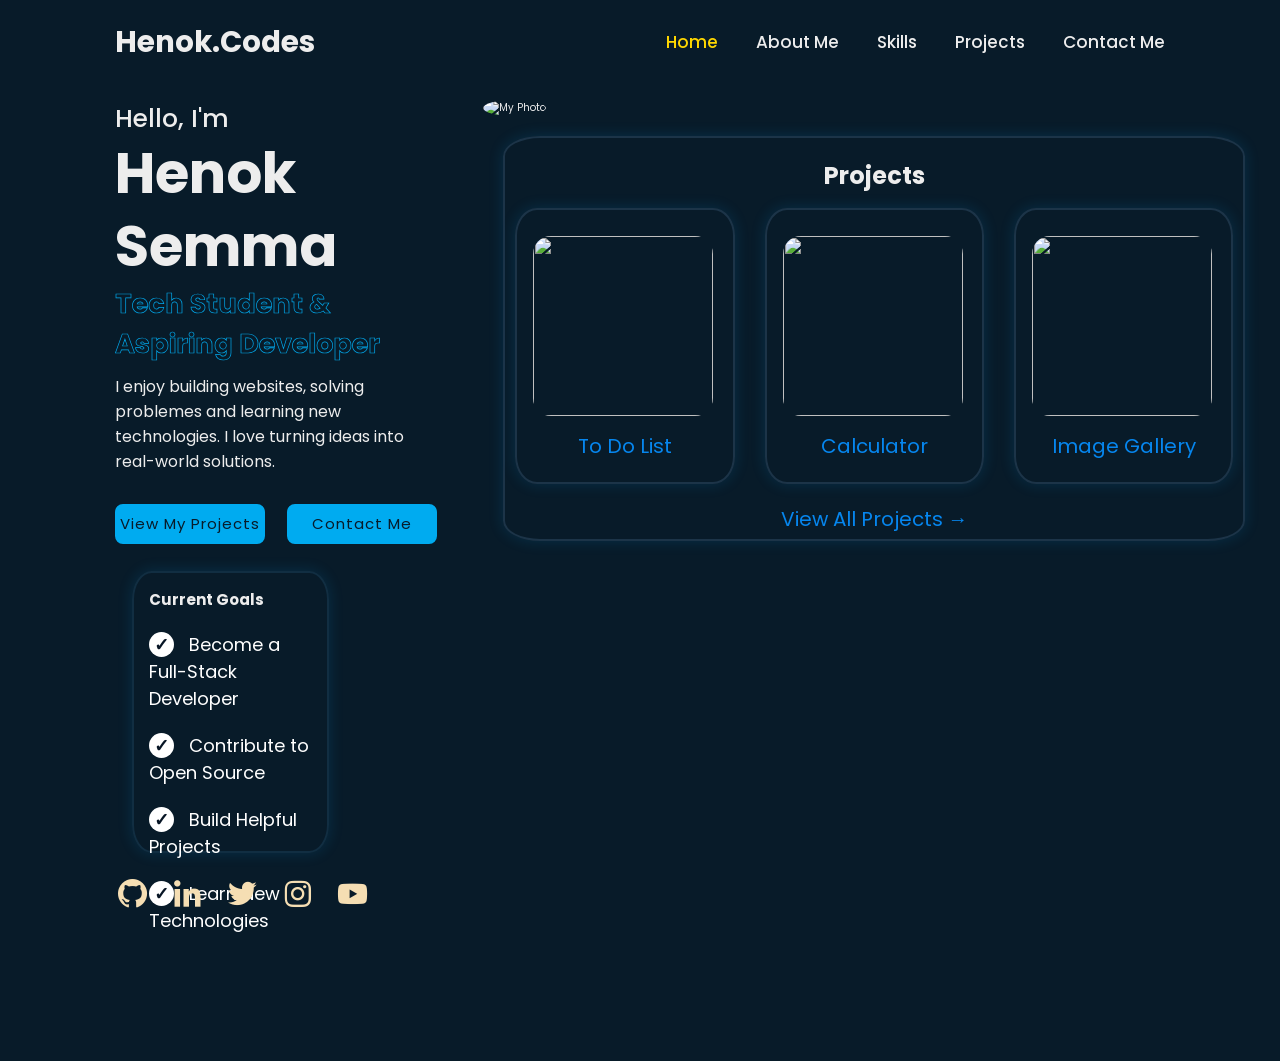
==== index.html @ 08a5cdbc "Add files via upload" ====
<!doctype html>
<html lang="en">
  <head>
    <meta charset="UTF-8" />
    <meta name="viewport" content="width=device-width, initial-scale=1.0" />
    <title>Home - Henok.Codes</title>
    <link rel="stylesheet" href="./index.css" />
    <!--box icons-->
    <link
      rel="stylesheet"
      href="https://unpkg.com/boxicons@2.1.4/css/boxicons.min.css"
    /><link rel="preconnect" href="https://fonts.googleapis.com">
<link href="https://fonts.googleapis.com/css2?family=Poppins:wght@400;500;600;700&display=swap" rel="stylesheet">
  </head>
  <body>
    <!--header part-->
    <header class="top">
      <a class="logo"><h3>Henok.Codes</h3></a>
      <div class="bx bx-menu" id="menu-icon"></div>

      <nav class="links">
        <a href="./index.html">Home</a>
        <a href="./about.html" target="_blank">About Me</a>
        <a href="./skills.html" target="_blank">Skills</a>
        <a href="./projects.html" target="_blank">Projects</a>
        <a href="./contact.html" target="_blank">Contact Me</a>
      </nav>
    </header>
    <main class="middle">
      <div class="right-part">
        <h5>Hello, I'm</h5>
        <h1>Henok Semma</h1>
        <h2 id="animation">Tech Student & Aspiring Developer</h2>
        <p>
          I enjoy building websites, solving problemes and learning new
          technologies. I love turning ideas into real-world solutions.
        </p>
        <div class="buttons">
          <a href="./projects.html" target="_blank">View My Projects</a>
          <a href="./contact.html" target="_blank">Contact Me</a>
        </div>
        <div class="list-of-goals">
          <h2>Current Goals</h2>
          <ul>
            <li>Become a Full-Stack Developer</li>
            <li>Contribute to Open Source</li>
            <li>Build Helpful Projects</li>
            <li>Learn New Technologies</li>
          </ul>
        </div>
        <div class="social-icons">
          <a href="#">
            <i class="bx bxl-github"></i>
          </a>
          <a href="#">
            <i class="bx bxl-linkedin"></i>
          </a>

          <a href="#">
            <i class="bx bxl-twitter"></i>
          </a>

          <a href="#">
            <i class="bx bxl-instagram"></i>
          </a>

          <a href="#">
            <i class="bx bxl-youtube"></i>
          </a>
        </div>
      </div>
      <div class="left-part">
        <img src="./image/myphoto.avif" alt="My Photo" id="im1" />

        <div class="projects">
          <h3> Projects</h3>
          <div class="all-boxes">
            <span class="project-boxes"
              ><a href="#To-do-list"
                ><img src="./image/todolist.png" />
                <p>To Do List </p></a
              ></span
            >
            <span class="project-boxes"
              ><a href="#Calculator"
                ><img src="./image/calculator.jpg" />
                <p>Calculator </p></a
              ></span
            >
            <span class="project-boxes"
              ><a href="#imagegallery"
                ><img src="./image/imagesgallery.jpg" />
                <p>Image Gallery </p></a
              ></span
            >
          </div>
          <a id="view-project" href="./projects.html">View All Projects &rarr;</a>
        </div>
      </div>
    </main>
    <script src="./main.js"></script>
  </body>
</html>
---- index.css ----
* {
  margin: 0; /*take off unwanted space b/n elements*/
  padding: 0; /*take off unwanted space inside elements*/
  box-sizing: border-box; /* clalculate the width and height with out padding*/
  text-decoration: none; /* remove decoration*/
  border: none; /*remove unwanted borders*/
  font-family: "Poppins", sans-serif;
}
html {
  font-size: 62.5%;
  
}
body {
  background-color: #081b29;
  color: #ededed;
}
.top {
  position: fixed; /* fixed navigations*/
  top: 0;
  left: 0;
  width: 100%;
  padding: 2rem 9%;
  background: transparent;
  display: flex;
  justify-content: space-between;
  align-items: center;
  z-index: 100; /*when you scroll to cover the others*/
  background-color: #081b29;
}
.logo {
  font-size: 2.5rem;
  color: #ededed;
  font-weight: 600;
}
.links a {
  font-size: 1.7rem;
  color: #ededed;
  font-weight: 500;
  margin-left: 3.5rem;
}

.links a:hover,
a.active {
  color: gold /*mouse move over the hade make it blue*/
}

.middle {
  min-height: 100vh;
  padding: 10rem 9% 2rem;
  display: flex;
  flex-direction: row;
  justify-content: space-between;
  gap: 40px;
}
.right-part h1 {
  font-size: 5.6rem;
  font-weight: 700;
  line-height: 1.3;
}
.right-part h5 {
  font-size: 2.5rem;
  font-weight: 500;
}
.right-part #animation {
  position: relative;
  width: 32.8rem;
  font-size: 2.7rem;
  font-weight: 700;
  color: transparent; /*become invisble*/
  -webkit-text-stroke: 0.7px #00abf0; /*add colored out line*/
}
.right-part p {
  font-size: 1.6rem;
  margin: 1rem 0 3rem;
}
.buttons {
  position: relative;
  display: flex;
  justify-content: space-between;
  width: 32.2rem;
  height: 5rem;
}

.buttons a {
  position: relative;
  display: flex;
  align-items: center;
  justify-content: center;

  width: 15rem;
  height: 4rem;

  background: #00abf0;
  border: 0.2rem solid #00abf0;
  border-radius: 0.8rem;

  font-size: 1.5rem;
  font-weight: 400;
  letter-spacing: 0.1rem;
  color: #081b29;

  text-decoration: none;
  text-align: center;
 
}
.buttons a:hover{
 color: gold;
}
.right-part {
  order: 1;
}
.left-part {
  order: 2;
}
.left-part img {
  width: 400px;
  height: 400px;
  border-radius: 50%;
  object-fit: cover;
}
.list-of-goals .list-of-goals h2 {
  color: white;
  margin-bottom: 25px;
}

.list-of-goals ul {
  list-style: none;
  padding: 0;
}

.list-of-goals li {
  color: white;
  font-size: 18px;
  margin: 20px 0;
}
.list-of-goals li::before {
  content: "✓";
  display: inline-flex;
  align-items: center;
  justify-content: center;

  width: 25px;
  height: 25px;

  background: white;
  color: #071525;

  border-radius: 50%;
  margin-right: 15px;
  font-weight: bold;
}
.social-icons {
  display: flex;
  gap: 20px;
}

.social-icons a {
  color: wheat;
  font-size: 35px;
  text-decoration: none;
}
.social-icons a:hover {
  color: gold;
}
.project-boxes {
  display: flex;
  flex-direction: column;

  width: 100%;
  border: #1c3448 solid 2px;
  border-radius: 10%;
  box-shadow: 0 0 15px rgba(0, 168, 255, 0.15);
  padding: 0.6rem;
  
}

.project-boxes img {
  width: 180px;
  height: 180px;

  display: block;
  margin-left: 10px;
  border-radius: 10%;
}
.project-boxes p {
  text-align: center;
  font-size: 2rem;
  padding-top: 1.5rem;
  padding-bottom: 1.5rem;
  color: #0686ee;
}
.project-boxes p:hover {
  color: gold;
}

.all-boxes {
  display: flex;
  gap: 30px;
}
.projects {
  border: #1c3448 solid 2px;
  border-radius: 5%;
  width: 100%;
  box-shadow: 0 0 15px rgba(0, 168, 255, 0.15);
  padding: 0.5rem 1rem;
  margin: 20px;
}

.projects h3 {
  font-size: 2.4rem;
  font-weight: 700;
  padding-top: 15px;
  padding-bottom: 15px;
  text-align: center;
}
.projects a {
  display: block;
  text-align: center;
  color: #0686ee;
  font-size: 2rem;
  padding-top: 2rem;
}
.projects a:hover {
  color: gold;
}
.list-of-goals {
  border: #112e42 solid 2px;
  border-radius: 10%;
  width: 60%;
  height: 30%;
  box-shadow: 0 0 15px rgba(0, 168, 255, 0.15);
  padding: 15px;
  margin: 17px;
}
#menu-icon {
  display: none;
  font-size: 2.8rem;
  cursor: pointer;
  color: #ededed;
}

@media (max-width: 768px) {
  #menu-icon {
    display: block;
  }

  .links {
    position: absolute;
    top: 100%;
    left: 0;
    width: 100%;
    flex-direction: column;
    align-items: center;
    background-color: #081b29;
    display: none;
  }

  .links.open {
    display: flex;
  }

  .links a {
    margin: 1.5rem 0;
  }

  .middle {
  flex-direction: column;
  padding: 9rem 6% 2rem;   /* was 12rem */
  text-align: center;
}

  .right-part #animation,
  .buttons {
    width: 100%;
    max-width: 32.8rem;
    margin: 1rem auto;
  }

  .left-part img {
    width: 220px;
    height: 220px;
    margin: 0 auto;
    display: block;
  }
.list-of-goals {
  width: 100%;
  height: auto;
  margin: 15px 0;
}
.all-boxes {
  flex-direction: column;
  gap: 15px;
}
  .project-boxes img {
  margin: 0 auto;
  display: block;
}

  .social-icons {
    justify-content: center;
  }
}
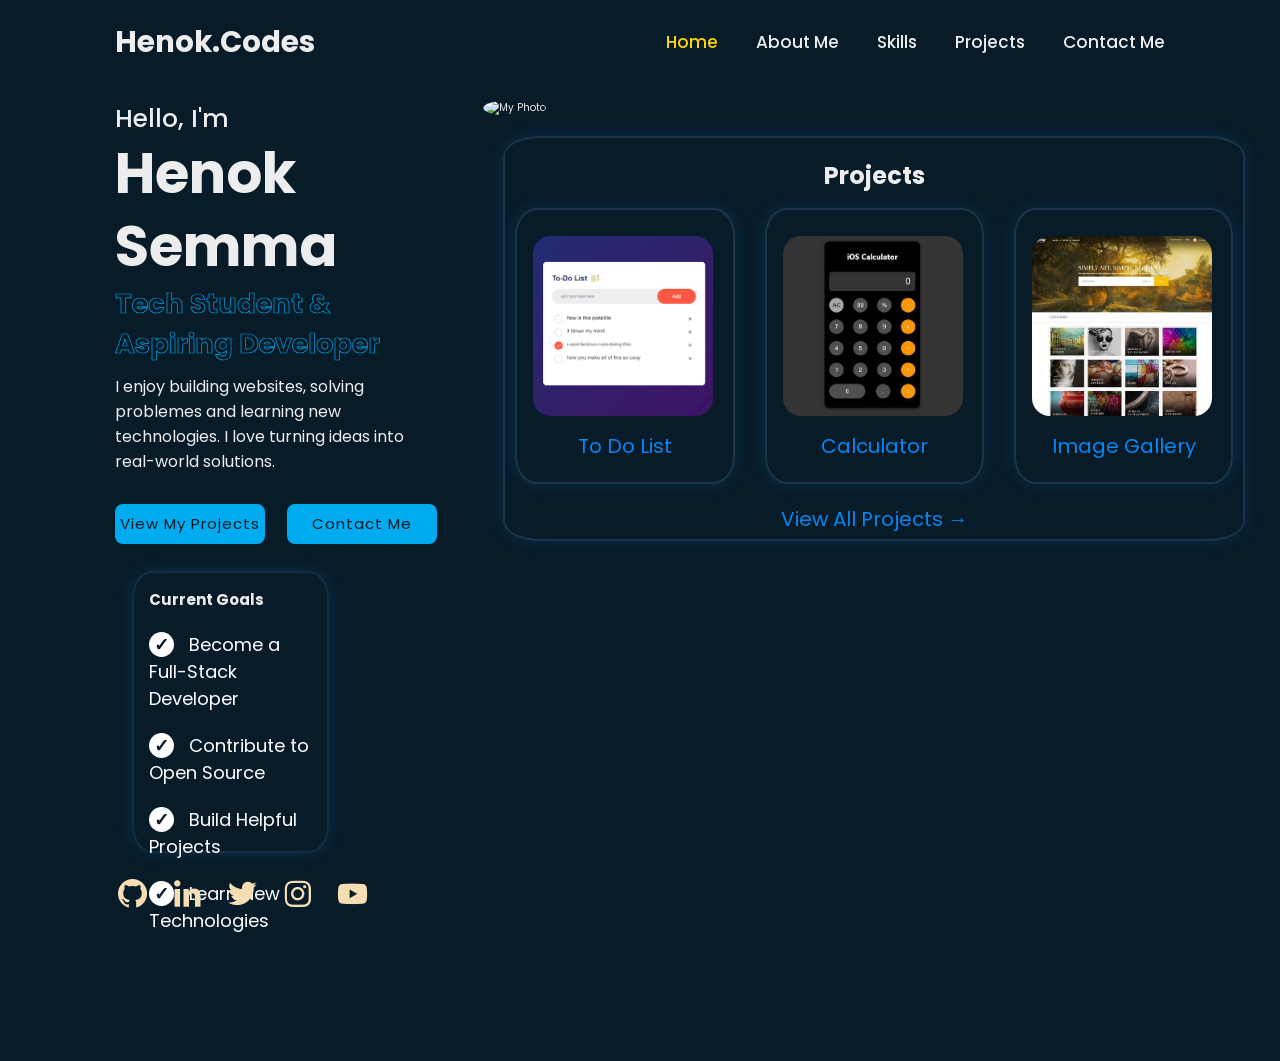
==== commit 1e6d639e: "Update index.html" ====
--- a/index.html
+++ b/index.html
@@ -70,26 +70,26 @@
         </div>
       </div>
       <div class="left-part">
-        <img src="./image/myphoto.avif" alt="My Photo" id="im1" />
+        <img src="myphoto.avif" alt="My Photo" id="im1" />
 
         <div class="projects">
           <h3> Projects</h3>
           <div class="all-boxes">
             <span class="project-boxes"
               ><a href="#To-do-list"
-                ><img src="./image/todolist.png" />
+                ><img src="todolist.png" />
                 <p>To Do List </p></a
               ></span
             >
             <span class="project-boxes"
               ><a href="#Calculator"
-                ><img src="./image/calculator.jpg" />
+                ><img src="calculator.jpg" />
                 <p>Calculator </p></a
               ></span
             >
             <span class="project-boxes"
               ><a href="#imagegallery"
-                ><img src="./image/imagesgallery.jpg" />
+                ><img src="imagesgallery.jpg" />
                 <p>Image Gallery </p></a
               ></span
             >
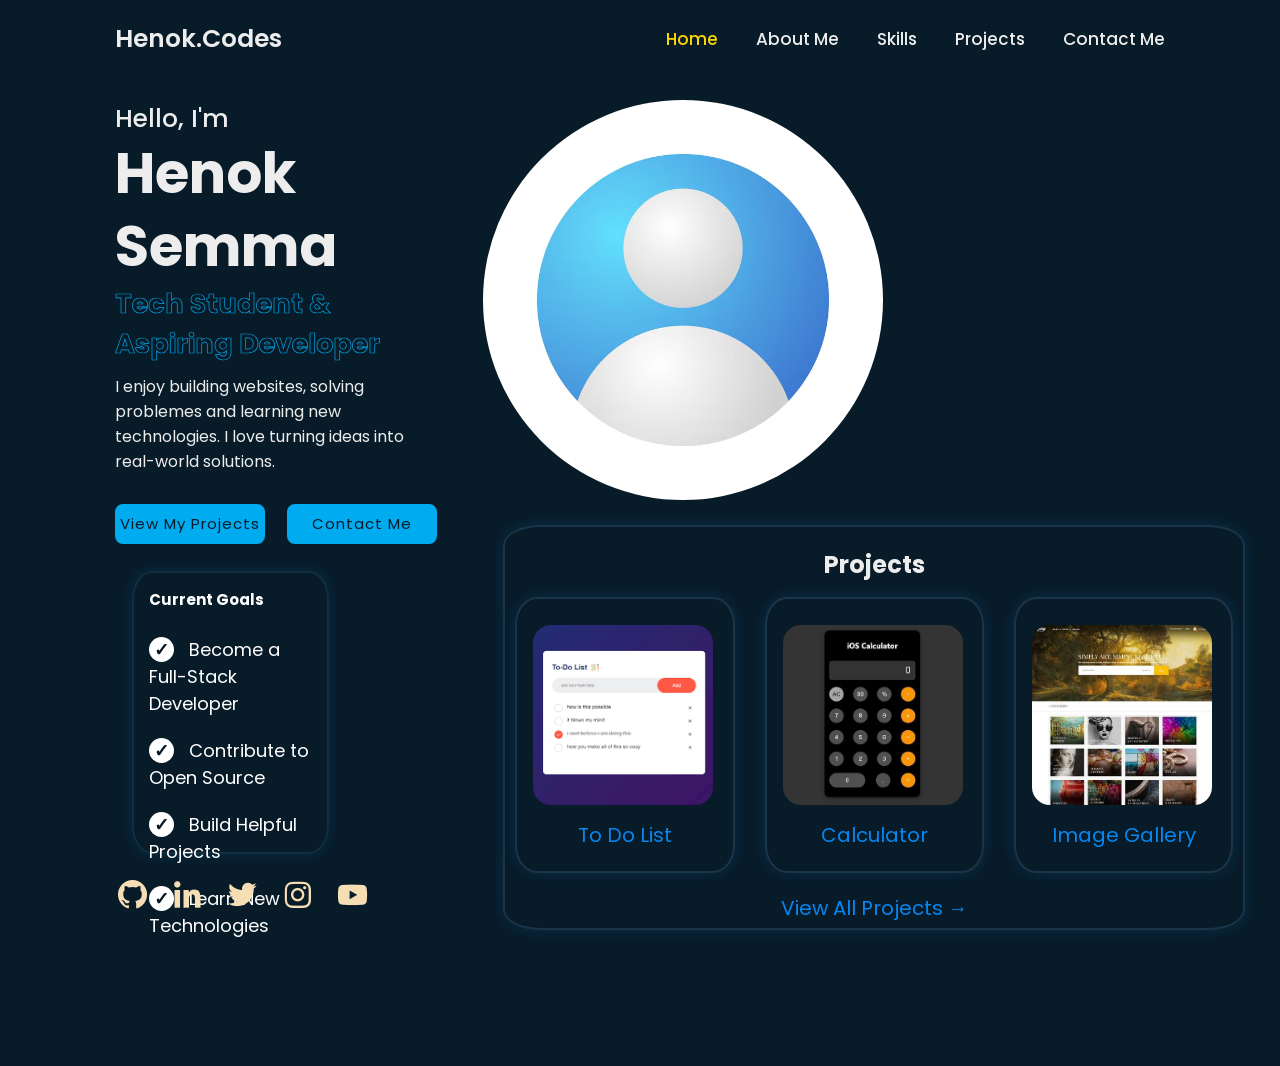
==== commit be19327b: "Update index.html" ====
--- a/index.html
+++ b/index.html
@@ -15,7 +15,7 @@
   <body>
     <!--header part-->
     <header class="top">
-      <a class="logo"><h3>Henok.Codes</h3></a>
+      <h3 class="logo">Henok.Codes</h3>
       <div class="bx bx-menu" id="menu-icon"></div>
 
       <nav class="links">
@@ -70,26 +70,26 @@
         </div>
       </div>
       <div class="left-part">
-        <img src="myphoto.avif" alt="My Photo" id="im1" />
+        <img src="./myphoto.avif" alt="My Photo" id="im1" />
 
         <div class="projects">
           <h3> Projects</h3>
           <div class="all-boxes">
             <span class="project-boxes"
               ><a href="#To-do-list"
-                ><img src="todolist.png" />
+                ><img src="./todolist.png" />
                 <p>To Do List </p></a
               ></span
             >
             <span class="project-boxes"
               ><a href="#Calculator"
-                ><img src="calculator.jpg" />
+                ><img src="./calculator.jpg" />
                 <p>Calculator </p></a
               ></span
             >
             <span class="project-boxes"
               ><a href="#imagegallery"
-                ><img src="imagesgallery.jpg" />
+                ><img src="./imagesgallery.jpg" />
                 <p>Image Gallery </p></a
               ></span
             >
--- a/index.css
+++ b/index.css
@@ -118,7 +118,7 @@
   border-radius: 50%;
   object-fit: cover;
 }
-.list-of-goals .list-of-goals h2 {
+.list-of-goals  h2 {
   color: white;
   margin-bottom: 25px;
 }
